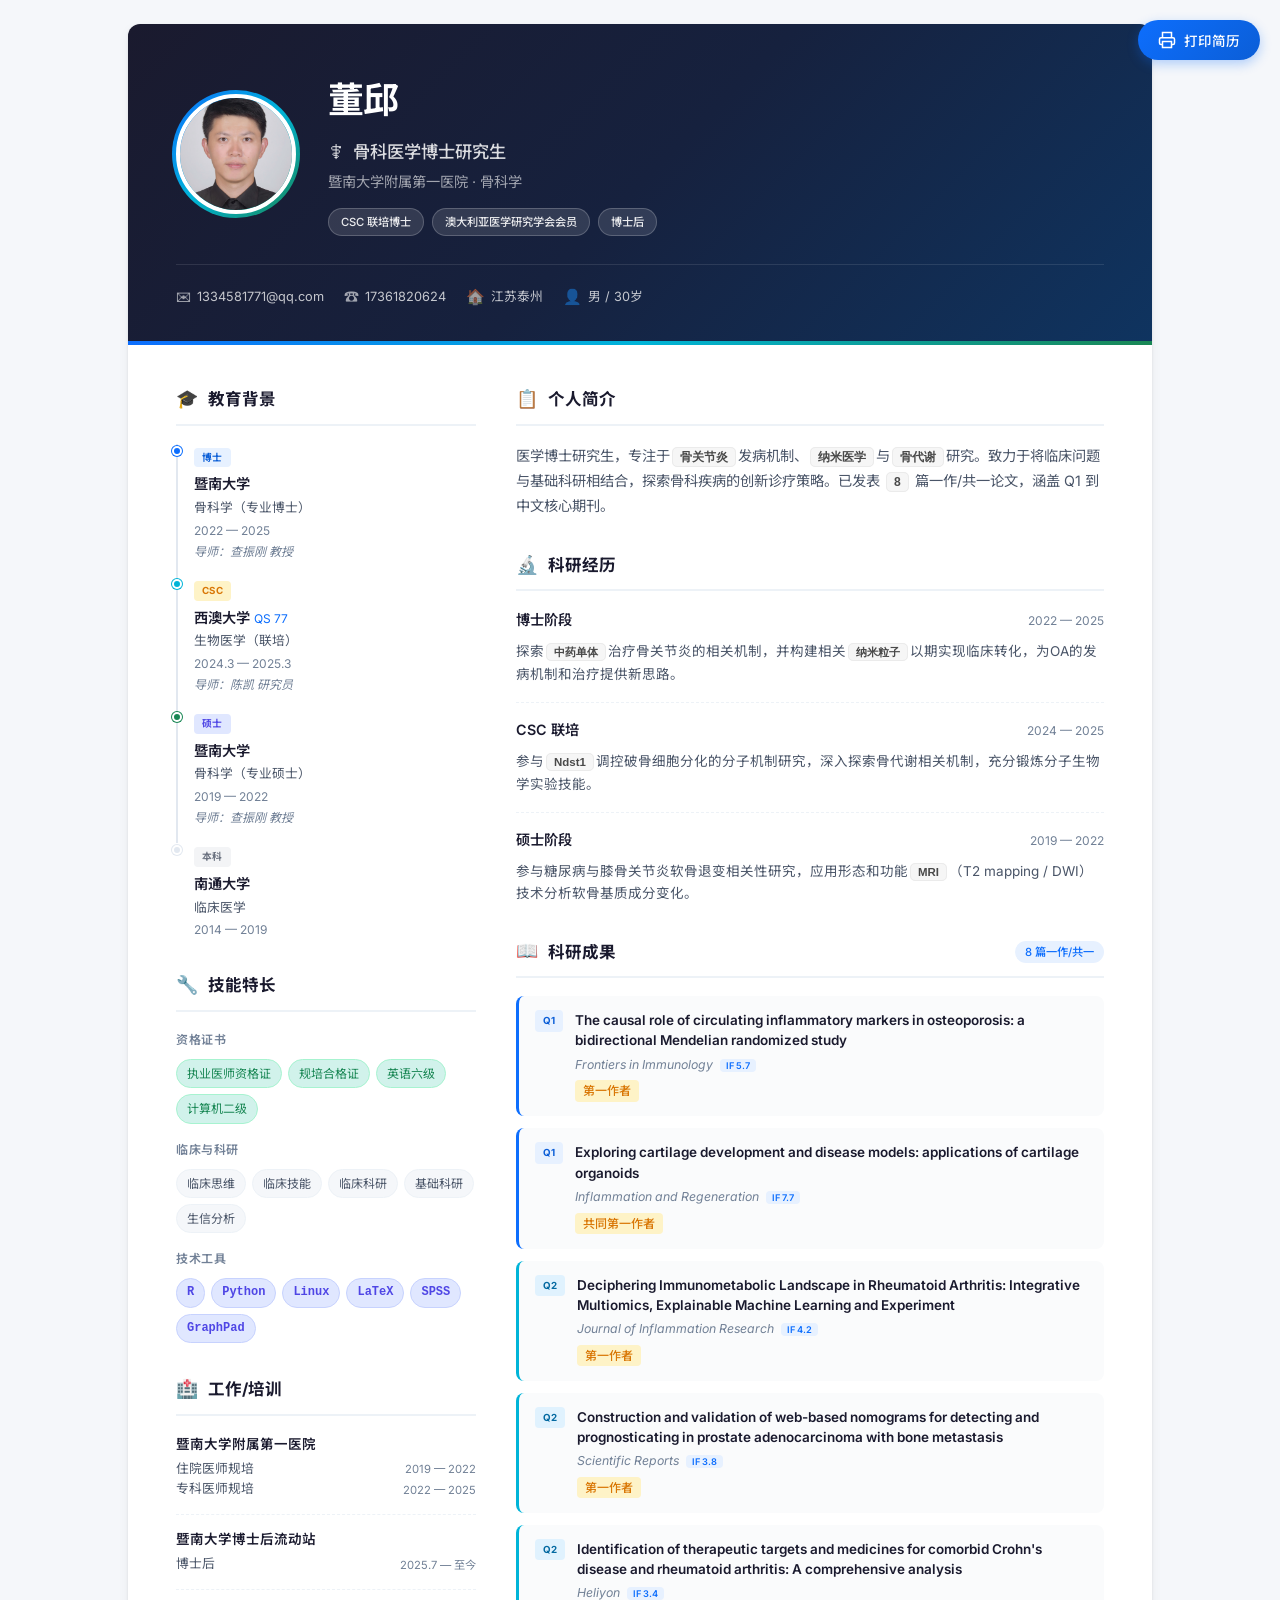
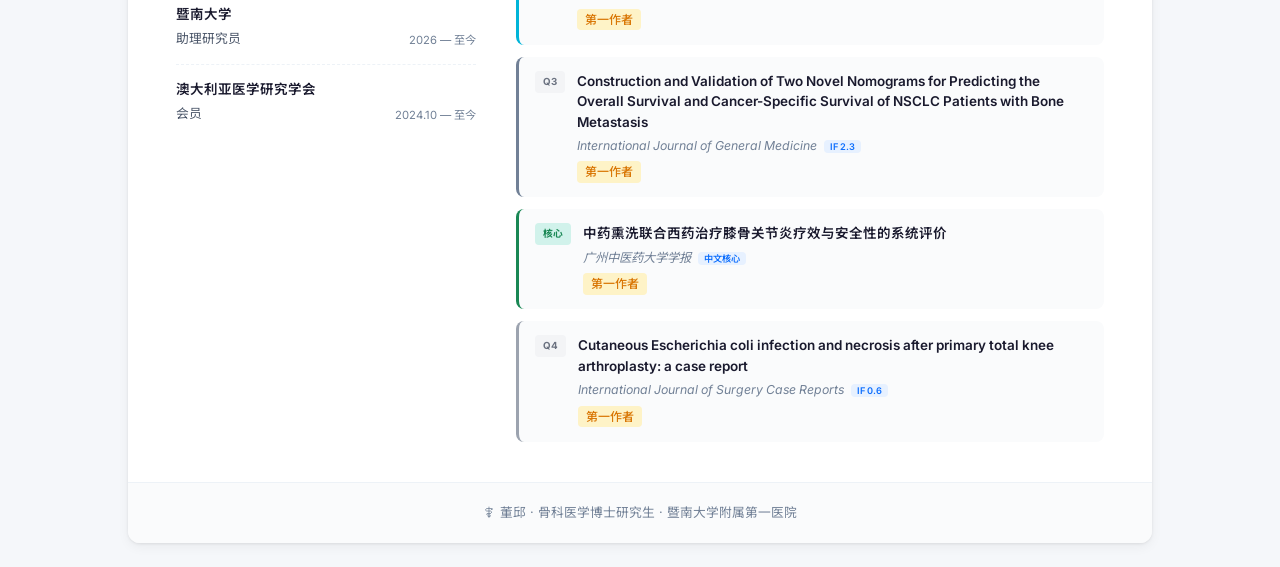
==== index.html @ 8083f380 "feat: 创建个人简历页面" ====
<!DOCTYPE html>
<html lang="zh-CN">
<head>
<meta charset="UTF-8">
<meta name="viewport" content="width=device-width, initial-scale=1.0">
<meta name="description" content="董邱 - 骨科医学博士研究生简历">
<title>董邱 | 骨科医学博士 · 简历</title>
<link rel="preconnect" href="https://fonts.googleapis.com">
<link href="https://fonts.googleapis.com/css2?family=Inter:wght@300;400;500;600;700&family=Noto+Sans+SC:wght@300;400;500;600;700&display=swap" rel="stylesheet">
<link rel="stylesheet" href="assets/css/style.css">
</head>
<body>

<!-- Print Button -->
<button class="print-btn" onclick="window.print()" title="打印 / 保存为 PDF">
    <svg viewBox="0 0 24 24" width="18" height="18" fill="none" stroke="currentColor" stroke-width="2"><path d="M6 9V2h12v7"/><path d="M6 18H4a2 2 0 0 1-2-2v-5a2 2 0 0 1 2-2h16a2 2 0 0 1 2 2v5a2 2 0 0 1-2 2h-2"/><path d="M6 14h12v8H6z"/></svg>
    打印简历
</button>

<div class="resume-page">

    <!-- Header -->
    <header class="resume-header">
        <div class="header-main">
            <div class="avatar-wrap">
                <img src="images/avatar.png" alt="董邱头像" class="avatar" id="avatar">
            </div>
            <div class="header-info">
                <h1 class="name">董邱</h1>
                <p class="title"><span class="emoji">&#x2695;</span> 骨科医学博士研究生</p>
                <p class="subtitle">暨南大学附属第一医院 · 骨科学</p>
                <div class="header-tags">
                    <span class="tag">CSC 联培博士</span>
                    <span class="tag">澳大利亚医学研究学会会员</span>
                    <span class="tag">博士后</span>
                </div>
            </div>
        </div>
        <div class="header-contact">
            <a href="mailto:1334581771@qq.com" class="contact-link">
                <span class="contact-icon">&#x2709;</span> 1334581771@qq.com
            </a>
            <a href="tel:17361820624" class="contact-link">
                <span class="contact-icon">&#x260E;</span> 17361820624
            </a>
            <span class="contact-link">
                <span class="contact-icon">&#x1F3E0;</span> 江苏泰州
            </span>
            <span class="contact-link">
                <span class="contact-icon">&#x1F464;</span> 男 / 30岁
            </span>
        </div>
    </header>

    <!-- Main Content -->
    <main class="resume-body">

        <!-- Left Column -->
        <aside class="resume-left">

            <!-- Education Summary -->
            <section class="section">
                <h2 class="section-title"><span class="title-icon">&#x1F393;</span> 教育背景</h2>
                <div class="edu-item">
                    <div class="edu-badge phd">博士</div>
                    <p class="edu-school">暨南大学</p>
                    <p class="edu-major">骨科学（专业博士）</p>
                    <p class="edu-time">2022 — 2025</p>
                    <p class="edu-advisor">导师：查振刚 教授</p>
                </div>
                <div class="edu-item">
                    <div class="edu-badge csc">CSC</div>
                    <p class="edu-school">西澳大学 <small>QS 77</small></p>
                    <p class="edu-major">生物医学（联培）</p>
                    <p class="edu-time">2024.3 — 2025.3</p>
                    <p class="edu-advisor">导师：陈凯 研究员</p>
                </div>
                <div class="edu-item">
                    <div class="edu-badge master">硕士</div>
                    <p class="edu-school">暨南大学</p>
                    <p class="edu-major">骨科学（专业硕士）</p>
                    <p class="edu-time">2019 — 2022</p>
                    <p class="edu-advisor">导师：查振刚 教授</p>
                </div>
                <div class="edu-item">
                    <div class="edu-badge bachelor">本科</div>
                    <p class="edu-school">南通大学</p>
                    <p class="edu-major">临床医学</p>
                    <p class="edu-time">2014 — 2019</p>
                </div>
            </section>

            <!-- Skills -->
            <section class="section">
                <h2 class="section-title"><span class="title-icon">&#x1F527;</span> 技能特长</h2>
                <div class="skill-group">
                    <h3 class="skill-group-title">资格证书</h3>
                    <div class="skill-pills">
                        <span class="pill pill-cert">执业医师资格证</span>
                        <span class="pill pill-cert">规培合格证</span>
                        <span class="pill pill-cert">英语六级</span>
                        <span class="pill pill-cert">计算机二级</span>
                    </div>
                </div>
                <div class="skill-group">
                    <h3 class="skill-group-title">临床与科研</h3>
                    <div class="skill-pills">
                        <span class="pill">临床思维</span>
                        <span class="pill">临床技能</span>
                        <span class="pill">临床科研</span>
                        <span class="pill">基础科研</span>
                        <span class="pill">生信分析</span>
                    </div>
                </div>
                <div class="skill-group">
                    <h3 class="skill-group-title">技术工具</h3>
                    <div class="skill-pills">
                        <span class="pill pill-tech">R</span>
                        <span class="pill pill-tech">Python</span>
                        <span class="pill pill-tech">Linux</span>
                        <span class="pill pill-tech">LaTeX</span>
                        <span class="pill pill-tech">SPSS</span>
                        <span class="pill pill-tech">GraphPad</span>
                    </div>
                </div>
            </section>

            <!-- Experience Summary -->
            <section class="section">
                <h2 class="section-title"><span class="title-icon">&#x1F3E5;</span> 工作/培训</h2>
                <div class="exp-compact">
                    <p class="exp-compact-title">暨南大学附属第一医院</p>
                    <p class="exp-compact-role">住院医师规培 <span class="exp-compact-time">2019 — 2022</span></p>
                    <p class="exp-compact-role">专科医师规培 <span class="exp-compact-time">2022 — 2025</span></p>
                </div>
                <div class="exp-compact">
                    <p class="exp-compact-title">暨南大学博士后流动站</p>
                    <p class="exp-compact-role">博士后 <span class="exp-compact-time">2025.7 — 至今</span></p>
                </div>
                <div class="exp-compact">
                    <p class="exp-compact-title">暨南大学</p>
                    <p class="exp-compact-role">助理研究员 <span class="exp-compact-time">2026 — 至今</span></p>
                </div>
                <div class="exp-compact">
                    <p class="exp-compact-title">澳大利亚医学研究学会</p>
                    <p class="exp-compact-role">会员 <span class="exp-compact-time">2024.10 — 至今</span></p>
                </div>
            </section>

        </aside>

        <!-- Right Column -->
        <div class="resume-right">

            <!-- Profile -->
            <section class="section">
                <h2 class="section-title"><span class="title-icon">&#x1F4CB;</span> 个人简介</h2>
                <p class="profile-text">医学博士研究生，专注于<strong>骨关节炎</strong>发病机制、<strong>纳米医学</strong>与<strong>骨代谢</strong>研究。致力于将临床问题与基础科研相结合，探索骨科疾病的创新诊疗策略。已发表 <strong>8</strong> 篇一作/共一论文，涵盖 Q1 到中文核心期刊。</p>
            </section>

            <!-- Research -->
            <section class="section">
                <h2 class="section-title"><span class="title-icon">&#x1F52C;</span> 科研经历</h2>
                <div class="research-item">
                    <div class="research-header">
                        <span class="research-stage">博士阶段</span>
                        <span class="research-time">2022 — 2025</span>
                    </div>
                    <p class="research-desc">探索<strong>中药单体</strong>治疗骨关节炎的相关机制，并构建相关<strong>纳米粒子</strong>以期实现临床转化，为OA的发病机制和治疗提供新思路。</p>
                </div>
                <div class="research-item">
                    <div class="research-header">
                        <span class="research-stage">CSC 联培</span>
                        <span class="research-time">2024 — 2025</span>
                    </div>
                    <p class="research-desc">参与<strong>Ndst1</strong>调控破骨细胞分化的分子机制研究，深入探索骨代谢相关机制，充分锻炼分子生物学实验技能。</p>
                </div>
                <div class="research-item">
                    <div class="research-header">
                        <span class="research-stage">硕士阶段</span>
                        <span class="research-time">2019 — 2022</span>
                    </div>
                    <p class="research-desc">参与糖尿病与膝骨关节炎软骨退变相关性研究，应用形态和功能<strong>MRI</strong>（T2 mapping / DWI）技术分析软骨基质成分变化。</p>
                </div>
            </section>

            <!-- Publications -->
            <section class="section">
                <h2 class="section-title"><span class="title-icon">&#x1F4D6;</span> 科研成果 <span class="pub-count">8 篇一作/共一</span></h2>
                <div class="pub-list">
                    <div class="pub-item q1">
                        <span class="pub-rank">Q1</span>
                        <div class="pub-detail">
                            <p class="pub-name">The causal role of circulating inflammatory markers in osteoporosis: a bidirectional Mendelian randomized study</p>
                            <p class="pub-journal"><em>Frontiers in Immunology</em> <span class="pub-if">IF 5.7</span></p>
                            <p class="pub-role">第一作者</p>
                        </div>
                    </div>
                    <div class="pub-item q1">
                        <span class="pub-rank">Q1</span>
                        <div class="pub-detail">
                            <p class="pub-name">Exploring cartilage development and disease models: applications of cartilage organoids</p>
                            <p class="pub-journal"><em>Inflammation and Regeneration</em> <span class="pub-if">IF 7.7</span></p>
                            <p class="pub-role">共同第一作者</p>
                        </div>
                    </div>
                    <div class="pub-item q2">
                        <span class="pub-rank">Q2</span>
                        <div class="pub-detail">
                            <p class="pub-name">Deciphering Immunometabolic Landscape in Rheumatoid Arthritis: Integrative Multiomics, Explainable Machine Learning and Experiment</p>
                            <p class="pub-journal"><em>Journal of Inflammation Research</em> <span class="pub-if">IF 4.2</span></p>
                            <p class="pub-role">第一作者</p>
                        </div>
                    </div>
                    <div class="pub-item q2">
                        <span class="pub-rank">Q2</span>
                        <div class="pub-detail">
                            <p class="pub-name">Construction and validation of web-based nomograms for detecting and prognosticating in prostate adenocarcinoma with bone metastasis</p>
                            <p class="pub-journal"><em>Scientific Reports</em> <span class="pub-if">IF 3.8</span></p>
                            <p class="pub-role">第一作者</p>
                        </div>
                    </div>
                    <div class="pub-item q2">
                        <span class="pub-rank">Q2</span>
                        <div class="pub-detail">
                            <p class="pub-name">Identification of therapeutic targets and medicines for comorbid Crohn's disease and rheumatoid arthritis: A comprehensive analysis</p>
                            <p class="pub-journal"><em>Heliyon</em> <span class="pub-if">IF 3.4</span></p>
                            <p class="pub-role">第一作者</p>
                        </div>
                    </div>
                    <div class="pub-item q3">
                        <span class="pub-rank">Q3</span>
                        <div class="pub-detail">
                            <p class="pub-name">Construction and Validation of Two Novel Nomograms for Predicting the Overall Survival and Cancer-Specific Survival of NSCLC Patients with Bone Metastasis</p>
                            <p class="pub-journal"><em>International Journal of General Medicine</em> <span class="pub-if">IF 2.3</span></p>
                            <p class="pub-role">第一作者</p>
                        </div>
                    </div>
                    <div class="pub-item core">
                        <span class="pub-rank">核心</span>
                        <div class="pub-detail">
                            <p class="pub-name">中药熏洗联合西药治疗膝骨关节炎疗效与安全性的系统评价</p>
                            <p class="pub-journal"><em>广州中医药大学学报</em> <span class="pub-if">中文核心</span></p>
                            <p class="pub-role">第一作者</p>
                        </div>
                    </div>
                    <div class="pub-item q4">
                        <span class="pub-rank">Q4</span>
                        <div class="pub-detail">
                            <p class="pub-name">Cutaneous Escherichia coli infection and necrosis after primary total knee arthroplasty: a case report</p>
                            <p class="pub-journal"><em>International Journal of Surgery Case Reports</em> <span class="pub-if">IF 0.6</span></p>
                            <p class="pub-role">第一作者</p>
                        </div>
                    </div>
                </div>
            </section>

        </div>

    </main>

    <!-- Footer -->
    <footer class="resume-footer">
        <p><span class="emoji">&#x2695;</span> 董邱 · 骨科医学博士研究生 · 暨南大学附属第一医院</p>
    </footer>

</div>

<script src="assets/js/main.js"></script>
</body>
</html>
---- assets/css/style.css ----
/* ============================================
   Medical Resume - A4 Paper Style
   Inspired by wu-sili resume format
   ============================================ */

/* CSS Variables */
:root {
    --primary: #0d6efd;
    --primary-light: #e7f1ff;
    --primary-dark: #0b5ed7;
    --accent: #00b4d8;
    --medical-green: #198754;
    --medical-green-light: #d1f2eb;
    --dark: #1a1a2e;
    --text: #2d3748;
    --text-light: #4a5568;
    --text-muted: #718096;
    --border: #e2e8f0;
    --border-light: #edf2f7;
    --bg: #f5f7fa;
    --bg-card: #ffffff;
    --shadow: 0 1px 3px rgba(0,0,0,0.08), 0 4px 12px rgba(0,0,0,0.05);
    --shadow-sm: 0 1px 2px rgba(0,0,0,0.04);
    --radius: 8px;
    --radius-lg: 12px;
    --page-width: 1024px;
    --page-min-height: 1440px;
    --font-sans: 'Inter', 'Noto Sans SC', -apple-system, BlinkMacSystemFont, 'Segoe UI', sans-serif;
    --transition: 0.2s ease;
}

/* Reset */
*, *::before, *::after {
    margin: 0;
    padding: 0;
    box-sizing: border-box;
}

html {
    font-size: 15px;
    -webkit-font-smoothing: antialiased;
    -moz-osx-font-smoothing: grayscale;
}

body {
    font-family: var(--font-sans);
    color: var(--text);
    background: var(--bg);
    line-height: 1.6;
    padding: 24px 16px;
}

/* Custom Scrollbar (wu-sili style) */
::-webkit-scrollbar {
    width: 5px;
    background-color: #f1f1f1;
}
::-webkit-scrollbar-thumb {
    background-color: rgba(0, 0, 0, 0.2);
    border-radius: 50px;
}

/* Print Button */
.print-btn {
    position: fixed;
    top: 20px;
    right: 20px;
    z-index: 1000;
    display: flex;
    align-items: center;
    gap: 8px;
    padding: 10px 20px;
    background: linear-gradient(135deg, var(--primary), var(--primary-dark));
    color: white;
    border: none;
    border-radius: 100px;
    font-family: var(--font-sans);
    font-size: 0.9rem;
    font-weight: 500;
    cursor: pointer;
    box-shadow: 0 4px 12px rgba(13, 110, 253, 0.3);
    transition: all var(--transition);
}
.print-btn:hover {
    transform: translateY(-2px);
    box-shadow: 0 6px 20px rgba(13, 110, 253, 0.4);
}
.print-btn svg {
    flex-shrink: 0;
}

/* Resume Page (A4 Style) */
.resume-page {
    max-width: var(--page-width);
    min-height: var(--page-min-height);
    margin: 0 auto;
    background: var(--bg-card);
    border-radius: var(--radius-lg);
    box-shadow: var(--shadow);
    overflow: hidden;
    position: relative;
}

/* ===== Header ===== */
.resume-header {
    background: linear-gradient(135deg, #1a1a2e 0%, #16213e 50%, #0f3460 100%);
    color: white;
    padding: 48px 48px 36px;
    position: relative;
}

.resume-header::after {
    content: '';
    position: absolute;
    bottom: 0;
    left: 0;
    right: 0;
    height: 4px;
    background: linear-gradient(90deg, var(--primary), var(--accent), var(--medical-green));
}

.header-main {
    display: flex;
    align-items: center;
    gap: 32px;
    margin-bottom: 28px;
}

/* Avatar */
.avatar-wrap {
    flex-shrink: 0;
    position: relative;
}
.avatar-wrap::before {
    content: '';
    position: absolute;
    inset: -4px;
    border-radius: 50%;
    background: linear-gradient(135deg, var(--primary), var(--accent), var(--medical-green));
    z-index: 0;
}
.avatar {
    width: 120px;
    height: 120px;
    border-radius: 50%;
    object-fit: cover;
    border: 4px solid white;
    position: relative;
    z-index: 1;
    display: block;
    background: #e2e8f0;
}

.header-info {
    flex: 1;
}

.name {
    font-size: 2.4rem;
    font-weight: 700;
    letter-spacing: -0.02em;
    margin-bottom: 8px;
}

.title {
    font-size: 1.15rem;
    font-weight: 500;
    color: rgba(255,255,255,0.85);
    margin-bottom: 6px;
    display: flex;
    align-items: center;
    gap: 8px;
}

.subtitle {
    font-size: 0.95rem;
    color: rgba(255,255,255,0.6);
    margin-bottom: 14px;
}

.header-tags {
    display: flex;
    flex-wrap: wrap;
    gap: 8px;
}

.tag {
    font-size: 0.75rem;
    font-weight: 500;
    padding: 4px 12px;
    background: rgba(255,255,255,0.12);
    border: 1px solid rgba(255,255,255,0.2);
    border-radius: 100px;
    color: rgba(255,255,255,0.9);
}

/* Contact Row */
.header-contact {
    display: flex;
    flex-wrap: wrap;
    gap: 20px;
    padding-top: 20px;
    border-top: 1px solid rgba(255,255,255,0.1);
}

.contact-link {
    display: flex;
    align-items: center;
    gap: 6px;
    color: rgba(255,255,255,0.75);
    font-size: 0.85rem;
    text-decoration: none;
    transition: color var(--transition);
}
.contact-link:hover {
    color: white;
}
.contact-icon {
    font-size: 1rem;
    opacity: 0.8;
}

/* ===== Body Layout ===== */
.resume-body {
    display: flex;
    padding: 40px 48px;
    gap: 40px;
}

.resume-left {
    width: 300px;
    flex-shrink: 0;
}

.resume-right {
    flex: 1;
    min-width: 0;
}

/* ===== Section ===== */
.section + .section {
    margin-top: 32px;
}

.section-title {
    font-size: 1.1rem;
    font-weight: 700;
    color: var(--dark);
    margin-bottom: 18px;
    padding-bottom: 10px;
    border-bottom: 2px solid var(--border-light);
    display: flex;
    align-items: center;
    gap: 10px;
}

.title-icon {
    font-size: 1.2rem;
    display: inline-flex;
}

/* ===== Education (Left) ===== */
.edu-item {
    position: relative;
    padding-left: 16px;
    border-left: 2px solid var(--border);
    padding-bottom: 16px;
}
.edu-item:last-child {
    border-left-color: transparent;
    padding-bottom: 0;
}
.edu-item::before {
    content: '';
    position: absolute;
    left: -6px;
    top: 2px;
    width: 10px;
    height: 10px;
    border-radius: 50%;
    background: var(--border);
    border: 2px solid white;
    box-shadow: 0 0 0 1px var(--border);
}
.edu-item:nth-child(2)::before { background: var(--primary); box-shadow: 0 0 0 1px var(--primary); }
.edu-item:nth-child(3)::before { background: var(--accent); box-shadow: 0 0 0 1px var(--accent); }
.edu-item:nth-child(4)::before { background: var(--medical-green); box-shadow: 0 0 0 1px var(--medical-green); }

.edu-badge {
    display: inline-block;
    font-size: 0.65rem;
    font-weight: 700;
    text-transform: uppercase;
    letter-spacing: 0.05em;
    padding: 2px 8px;
    border-radius: 4px;
    margin-bottom: 6px;
}
.edu-badge.phd { background: var(--primary-light); color: var(--primary-dark); }
.edu-badge.csc { background: #fef3c7; color: #d97706; }
.edu-badge.master { background: #e0e7ff; color: #4f46e5; }
.edu-badge.bachelor { background: #f3f4f6; color: #6b7280; }

.edu-school {
    font-weight: 600;
    font-size: 0.95rem;
    color: var(--dark);
    margin-bottom: 2px;
}
.edu-school small {
    font-weight: 400;
    color: var(--primary);
    font-size: 0.8rem;
}
.edu-major {
    font-size: 0.85rem;
    color: var(--text-light);
    margin-bottom: 2px;
}
.edu-time {
    font-size: 0.8rem;
    color: var(--text-muted);
    margin-bottom: 2px;
}
.edu-advisor {
    font-size: 0.8rem;
    color: var(--text-muted);
    font-style: italic;
}

/* ===== Skills (Left) ===== */
.skill-group + .skill-group {
    margin-top: 16px;
}
.skill-group-title {
    font-size: 0.8rem;
    font-weight: 600;
    color: var(--text-muted);
    text-transform: uppercase;
    letter-spacing: 0.05em;
    margin-bottom: 10px;
}

.skill-pills {
    display: flex;
    flex-wrap: wrap;
    gap: 6px;
}

.pill {
    font-size: 0.8rem;
    padding: 4px 10px;
    background: var(--bg);
    border: 1px solid var(--border-light);
    border-radius: 100px;
    color: var(--text-light);
    transition: all var(--transition);
}
.pill:hover {
    background: var(--primary-light);
    color: var(--primary-dark);
    border-color: var(--primary-light);
}
.pill-cert {
    background: var(--medical-green-light);
    color: var(--medical-green);
    border-color: #a7f3d0;
}
.pill-tech {
    background: #e0e7ff;
    color: #4f46e5;
    border-color: #c7d2fe;
    font-family: 'SF Mono', Monaco, monospace;
    font-weight: 600;
}

/* ===== Experience Compact (Left) ===== */
.exp-compact + .exp-compact {
    margin-top: 14px;
    padding-top: 14px;
    border-top: 1px dashed var(--border-light);
}
.exp-compact-title {
    font-weight: 600;
    font-size: 0.9rem;
    color: var(--dark);
    margin-bottom: 4px;
}
.exp-compact-role {
    font-size: 0.85rem;
    color: var(--text-light);
    display: flex;
    justify-content: space-between;
    align-items: center;
}
.exp-compact-time {
    font-size: 0.75rem;
    color: var(--text-muted);
    flex-shrink: 0;
}

/* ===== Profile (Right) ===== */
.profile-text {
    font-size: 0.95rem;
    line-height: 1.75;
    color: var(--text-light);
}

/* Code block style (wu-sili inspired) */
strong {
    font-family: 'Helvetica Neue', Helvetica, 'PingFang SC', 'Microsoft YaHei', '微软雅黑', Arial, sans-serif;
    font-size: 0.85em;
    line-height: 1.2;
    font-weight: 600;
    color: #494949;
    margin: 0 2px;
    padding: 2px 7px;
    background-color: #F6F6F6;
    border-radius: 5px;
    border: 1px solid rgb(235, 235, 235);
    white-space: nowrap;
}

/* ===== Research (Right) ===== */
.research-item + .research-item {
    margin-top: 16px;
    padding-top: 16px;
    border-top: 1px dashed var(--border-light);
}
.research-header {
    display: flex;
    justify-content: space-between;
    align-items: center;
    margin-bottom: 8px;
}
.research-stage {
    font-weight: 600;
    font-size: 0.95rem;
    color: var(--dark);
}
.research-time {
    font-size: 0.8rem;
    color: var(--text-muted);
}
.research-desc {
    font-size: 0.9rem;
    color: var(--text-light);
    line-height: 1.7;
}

/* ===== Publications (Right) ===== */
.pub-count {
    font-size: 0.75rem;
    font-weight: 500;
    color: var(--primary);
    background: var(--primary-light);
    padding: 2px 10px;
    border-radius: 100px;
    margin-left: auto;
}

.pub-list {
    display: flex;
    flex-direction: column;
    gap: 12px;
}

.pub-item {
    display: flex;
    gap: 12px;
    padding: 14px 16px;
    background: #fafbfc;
    border-radius: var(--radius);
    border-left: 3px solid var(--border);
    transition: all var(--transition);
}
.pub-item:hover {
    background: #f5f7fa;
    transform: translateX(2px);
}
.pub-item.q1 { border-left-color: var(--primary); }
.pub-item.q2 { border-left-color: var(--accent); }
.pub-item.q3 { border-left-color: var(--text-muted); }
.pub-item.q4 { border-left-color: #9ca3af; }
.pub-item.core { border-left-color: var(--medical-green); }

.pub-rank {
    flex-shrink: 0;
    font-size: 0.65rem;
    font-weight: 700;
    padding: 3px 8px;
    border-radius: 4px;
    height: fit-content;
    align-self: flex-start;
}
.pub-item.q1 .pub-rank { background: var(--primary-light); color: var(--primary-dark); }
.pub-item.q2 .pub-rank { background: #e0f2fe; color: #0369a1; }
.pub-item.q3 .pub-rank { background: #f3f4f6; color: #6b7280; }
.pub-item.q4 .pub-rank { background: #f3f4f6; color: #6b7280; }
.pub-item.core .pub-rank { background: var(--medical-green-light); color: var(--medical-green); }

.pub-detail {
    flex: 1;
    min-width: 0;
}
.pub-name {
    font-size: 0.9rem;
    font-weight: 600;
    color: var(--dark);
    line-height: 1.5;
    margin-bottom: 4px;
}
.pub-journal {
    font-size: 0.82rem;
    color: var(--text-muted);
    margin-bottom: 4px;
}
.pub-if {
    font-weight: 600;
    color: var(--primary);
    background: var(--primary-light);
    padding: 1px 6px;
    border-radius: 4px;
    font-size: 0.75em;
    margin-left: 4px;
}
.pub-role {
    font-size: 0.8rem;
    font-weight: 500;
    color: #d97706;
    background: #fef3c7;
    display: inline-block;
    padding: 1px 8px;
    border-radius: 4px;
}

/* ===== Footer ===== */
.resume-footer {
    padding: 20px 48px;
    background: #fafbfc;
    border-top: 1px solid var(--border-light);
    text-align: center;
    font-size: 0.85rem;
    color: var(--text-muted);
}

/* Emoji */
.emoji {
    font-style: normal;
}

/* ============================================
   RESPONSIVE
   ============================================ */
@media screen and (max-width: 900px) {
    .resume-body {
        flex-direction: column;
        padding: 32px 24px;
        gap: 32px;
    }
    .resume-left {
        width: 100%;
    }
    .header-main {
        flex-direction: column;
        align-items: flex-start;
        gap: 20px;
    }
    .name {
        font-size: 2rem;
    }
    .header-contact {
        gap: 12px;
    }
}

@media screen and (max-width: 600px) {
    body {
        padding: 0;
        background: white;
    }
    .resume-page {
        border-radius: 0;
        box-shadow: none;
    }
    .resume-header {
        padding: 32px 24px 24px;
    }
    .resume-body {
        padding: 24px;
    }
    .avatar {
        width: 90px;
        height: 90px;
    }
    .name {
        font-size: 1.8rem;
    }
    .header-contact {
        flex-direction: column;
        gap: 8px;
    }
    .print-btn {
        bottom: 16px;
        top: auto;
        right: 16px;
        padding: 8px 16px;
        font-size: 0.8rem;
    }
}

/* ============================================
   PRINT STYLES
   ============================================ */
@media print {
    body {
        background: white;
        padding: 0;
        font-size: 13px;
    }
    .print-btn {
        display: none !important;
    }
    .resume-page {
        max-width: none;
        min-height: auto;
        box-shadow: none;
        border-radius: 0;
    }
    .resume-header {
        background: linear-gradient(135deg, #1a1a2e 0%, #16213e 50%, #0f3460 100%) !important;
        -webkit-print-color-adjust: exact;
        print-color-adjust: exact;
        padding: 36px 40px 28px;
    }
    .resume-body {
        padding: 32px 40px;
        gap: 32px;
    }
    .section + .section {
        margin-top: 24px;
    }
    .pub-item {
        break-inside: avoid;
        page-break-inside: avoid;
    }
    .edu-item {
        break-inside: avoid;
        page-break-inside: avoid;
    }
    .research-item {
        break-inside: avoid;
        page-break-inside: avoid;
    }
    .exp-compact {
        break-inside: avoid;
        page-break-inside: avoid;
    }
    strong {
        -webkit-print-color-adjust: exact;
        print-color-adjust: exact;
    }
    .tag, .pill, .pill-cert, .pill-tech, .pub-rank, .pub-if, .pub-role, .edu-badge {
        -webkit-print-color-adjust: exact;
        print-color-adjust: exact;
    }
    .avatar {
        -webkit-print-color-adjust: exact;
        print-color-adjust: exact;
    }
    .resume-footer {
        -webkit-print-color-adjust: exact;
        print-color-adjust: exact;
    }
}
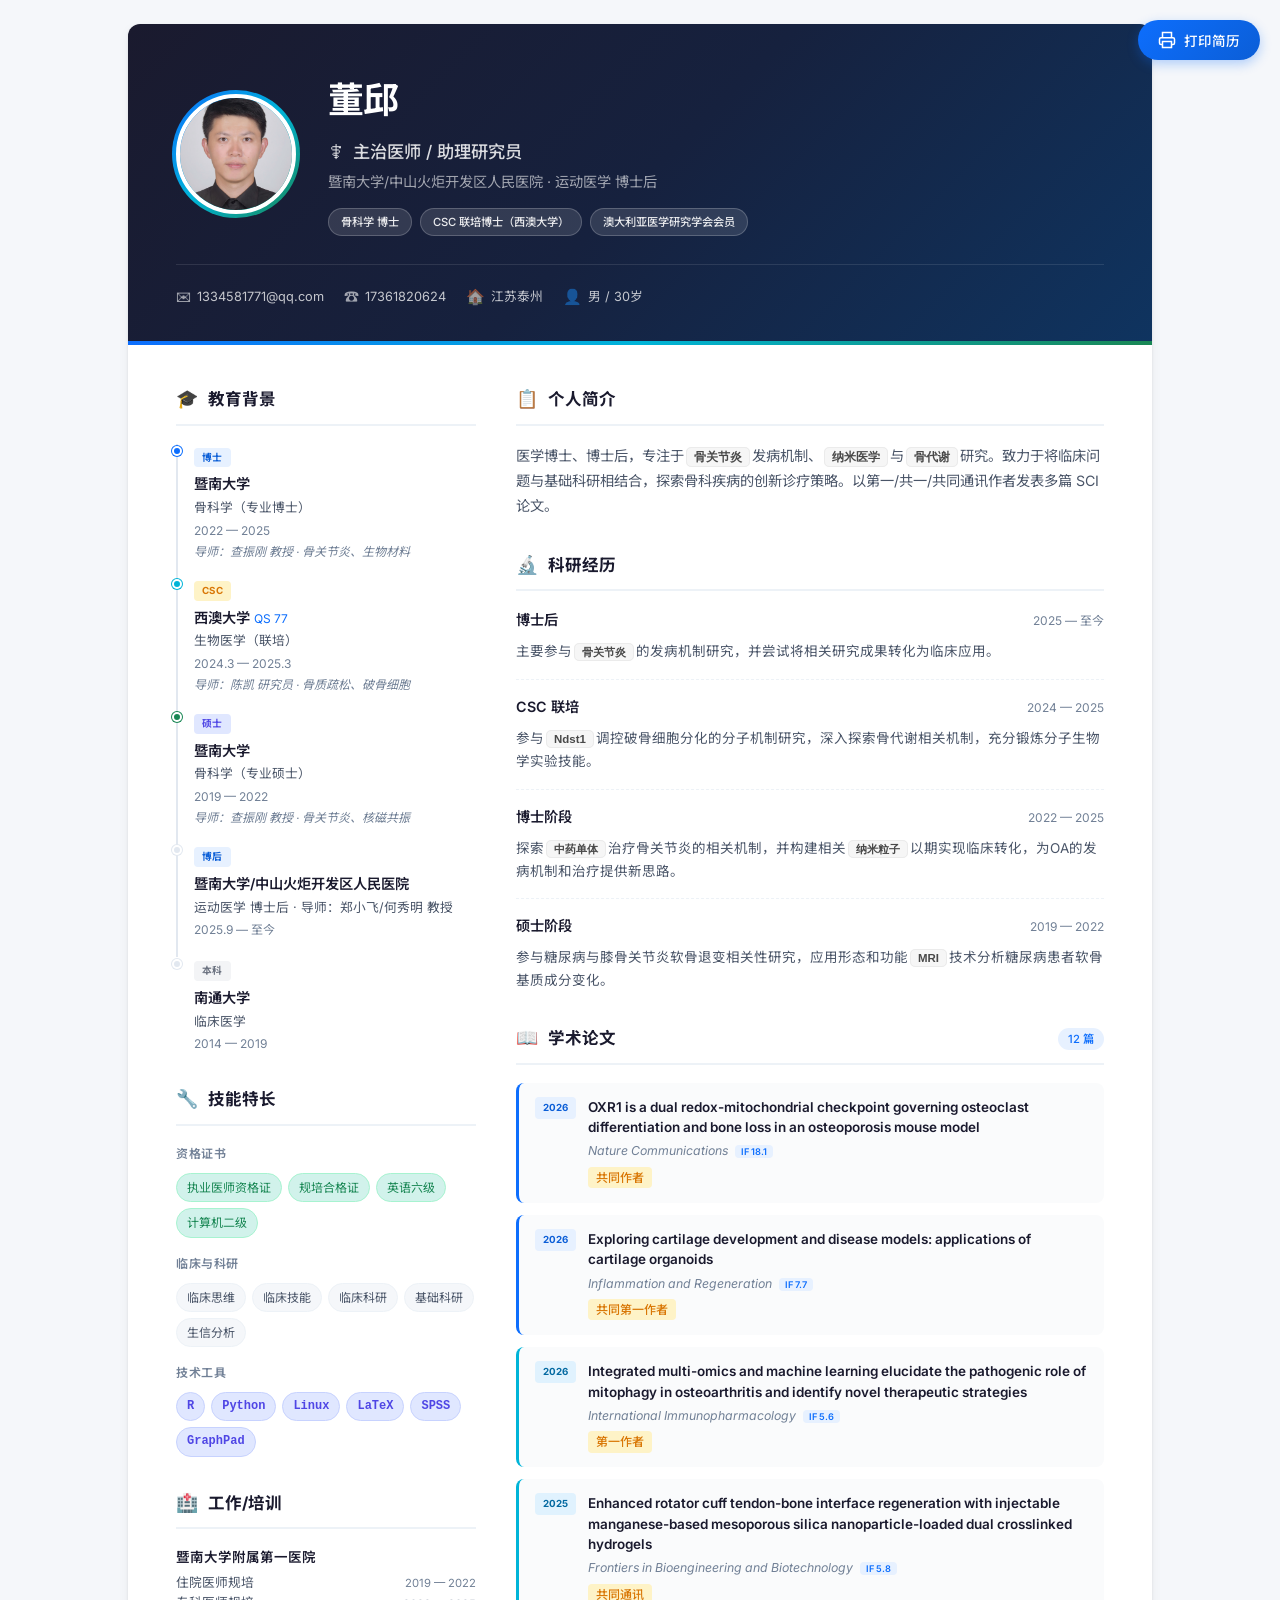
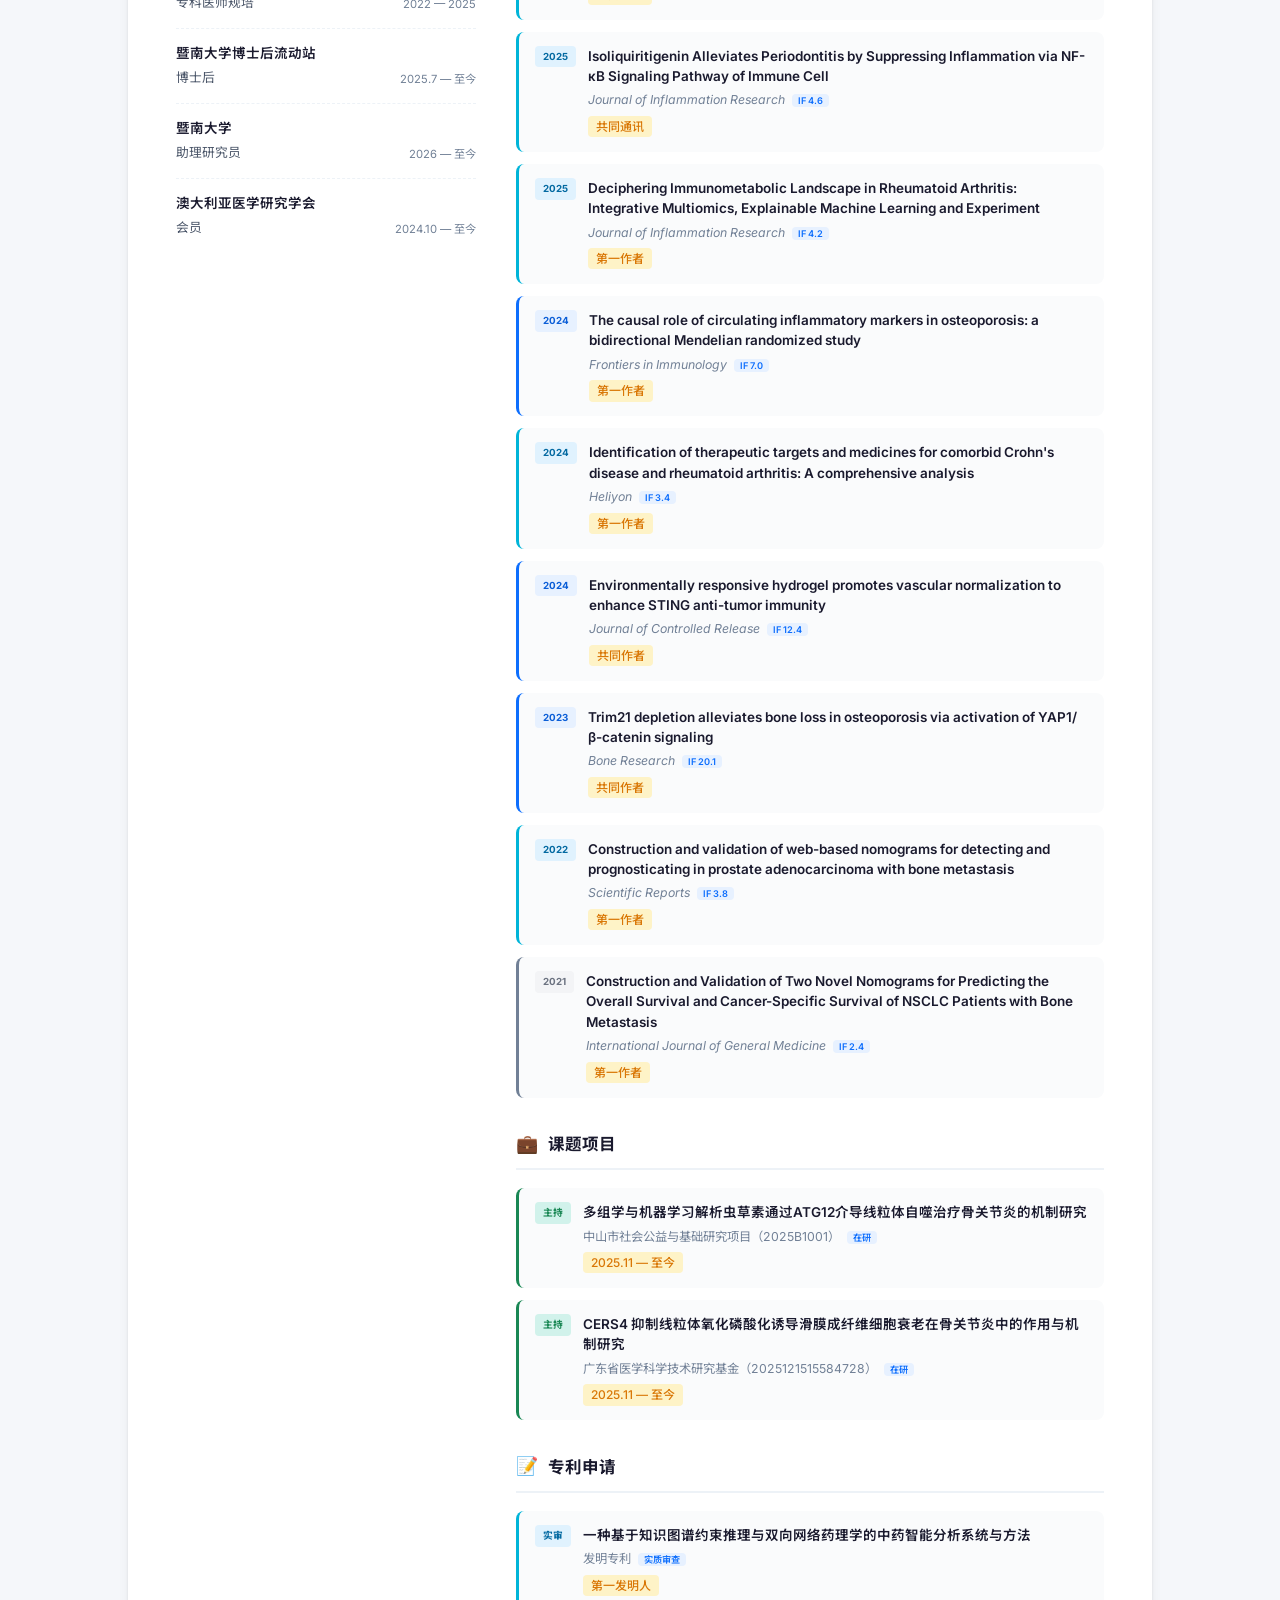
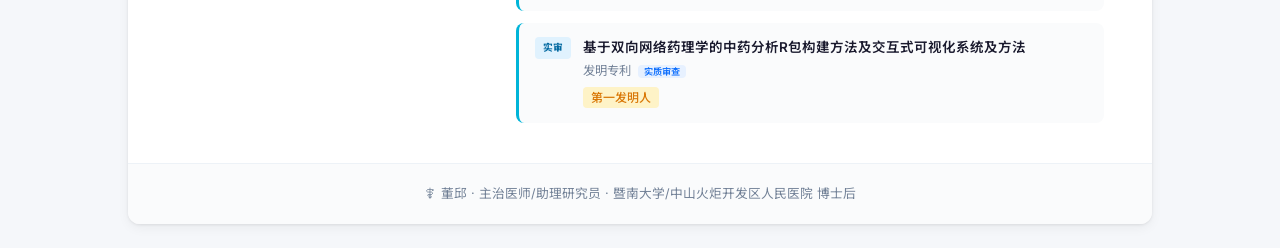
==== commit eba060ed: "feat: 同步 LaTeX 简历最新内容 - 页头职称更新为主治医师/助理研究员、博士后 - 教育背景增加暨南大学/中山火炬开发区人民医院博士后经历 - 科研经历增加博士后阶段、更新各阶段描述 - " ====
--- a/index.html
+++ b/index.html
@@ -27,12 +27,12 @@
             </div>
             <div class="header-info">
                 <h1 class="name">董邱</h1>
-                <p class="title"><span class="emoji">&#x2695;</span> 骨科医学博士研究生</p>
-                <p class="subtitle">暨南大学附属第一医院 · 骨科学</p>
+                <p class="title"><span class="emoji">&#x2695;</span> 主治医师 / 助理研究员</p>
+                <p class="subtitle">暨南大学/中山火炬开发区人民医院 · 运动医学 博士后</p>
                 <div class="header-tags">
-                    <span class="tag">CSC 联培博士</span>
+                    <span class="tag">骨科学 博士</span>
+                    <span class="tag">CSC 联培博士（西澳大学）</span>
                     <span class="tag">澳大利亚医学研究学会会员</span>
-                    <span class="tag">博士后</span>
                 </div>
             </div>
         </div>
@@ -66,21 +66,27 @@
                     <p class="edu-school">暨南大学</p>
                     <p class="edu-major">骨科学（专业博士）</p>
                     <p class="edu-time">2022 — 2025</p>
-                    <p class="edu-advisor">导师：查振刚 教授</p>
+                    <p class="edu-advisor">导师：查振刚 教授 · 骨关节炎、生物材料</p>
                 </div>
                 <div class="edu-item">
                     <div class="edu-badge csc">CSC</div>
                     <p class="edu-school">西澳大学 <small>QS 77</small></p>
                     <p class="edu-major">生物医学（联培）</p>
                     <p class="edu-time">2024.3 — 2025.3</p>
-                    <p class="edu-advisor">导师：陈凯 研究员</p>
+                    <p class="edu-advisor">导师：陈凯 研究员 · 骨质疏松、破骨细胞</p>
                 </div>
                 <div class="edu-item">
                     <div class="edu-badge master">硕士</div>
                     <p class="edu-school">暨南大学</p>
                     <p class="edu-major">骨科学（专业硕士）</p>
                     <p class="edu-time">2019 — 2022</p>
-                    <p class="edu-advisor">导师：查振刚 教授</p>
+                    <p class="edu-advisor">导师：查振刚 教授 · 骨关节炎、核磁共振</p>
+                </div>
+                <div class="edu-item">
+                    <div class="edu-badge phd">博后</div>
+                    <p class="edu-school">暨南大学/中山火炬开发区人民医院</p>
+                    <p class="edu-major">运动医学 博士后 · 导师：郑小飞/何秀明 教授</p>
+                    <p class="edu-time">2025.9 — 至今</p>
                 </div>
                 <div class="edu-item">
                     <div class="edu-badge bachelor">本科</div>
@@ -155,12 +161,26 @@
             <!-- Profile -->
             <section class="section">
                 <h2 class="section-title"><span class="title-icon">&#x1F4CB;</span> 个人简介</h2>
-                <p class="profile-text">医学博士研究生，专注于<strong>骨关节炎</strong>发病机制、<strong>纳米医学</strong>与<strong>骨代谢</strong>研究。致力于将临床问题与基础科研相结合，探索骨科疾病的创新诊疗策略。已发表 <strong>8</strong> 篇一作/共一论文，涵盖 Q1 到中文核心期刊。</p>
-            </section>
-
-            <!-- Research -->
+                <p class="profile-text">医学博士、博士后，专注于<strong>骨关节炎</strong>发病机制、<strong>纳米医学</strong>与<strong>骨代谢</strong>研究。致力于将临床问题与基础科研相结合，探索骨科疾病的创新诊疗策略。以第一/共一/共同通讯作者发表多篇 SCI 论文。</p>
+            </section>
+
+                        <!-- Research -->
             <section class="section">
                 <h2 class="section-title"><span class="title-icon">&#x1F52C;</span> 科研经历</h2>
+                <div class="research-item">
+                    <div class="research-header">
+                        <span class="research-stage">博士后</span>
+                        <span class="research-time">2025 — 至今</span>
+                    </div>
+                    <p class="research-desc">主要参与<strong>骨关节炎</strong>的发病机制研究，并尝试将相关研究成果转化为临床应用。</p>
+                </div>
+                <div class="research-item">
+                    <div class="research-header">
+                        <span class="research-stage">CSC 联培</span>
+                        <span class="research-time">2024 — 2025</span>
+                    </div>
+                    <p class="research-desc">参与<strong>Ndst1</strong>调控破骨细胞分化的分子机制研究，深入探索骨代谢相关机制，充分锻炼分子生物学实验技能。</p>
+                </div>
                 <div class="research-item">
                     <div class="research-header">
                         <span class="research-stage">博士阶段</span>
@@ -170,34 +190,27 @@
                 </div>
                 <div class="research-item">
                     <div class="research-header">
-                        <span class="research-stage">CSC 联培</span>
-                        <span class="research-time">2024 — 2025</span>
-                    </div>
-                    <p class="research-desc">参与<strong>Ndst1</strong>调控破骨细胞分化的分子机制研究，深入探索骨代谢相关机制，充分锻炼分子生物学实验技能。</p>
-                </div>
-                <div class="research-item">
-                    <div class="research-header">
                         <span class="research-stage">硕士阶段</span>
                         <span class="research-time">2019 — 2022</span>
                     </div>
-                    <p class="research-desc">参与糖尿病与膝骨关节炎软骨退变相关性研究，应用形态和功能<strong>MRI</strong>（T2 mapping / DWI）技术分析软骨基质成分变化。</p>
+                    <p class="research-desc">参与糖尿病与膝骨关节炎软骨退变相关性研究，应用形态和功能<strong>MRI</strong>技术分析糖尿病患者软骨基质成分变化。</p>
                 </div>
             </section>
 
             <!-- Publications -->
             <section class="section">
-                <h2 class="section-title"><span class="title-icon">&#x1F4D6;</span> 科研成果 <span class="pub-count">8 篇一作/共一</span></h2>
+                <h2 class="section-title"><span class="title-icon">&#x1F4D6;</span> 学术论文 <span class="pub-count">12 篇</span></h2>
                 <div class="pub-list">
                     <div class="pub-item q1">
-                        <span class="pub-rank">Q1</span>
-                        <div class="pub-detail">
-                            <p class="pub-name">The causal role of circulating inflammatory markers in osteoporosis: a bidirectional Mendelian randomized study</p>
-                            <p class="pub-journal"><em>Frontiers in Immunology</em> <span class="pub-if">IF 5.7</span></p>
-                            <p class="pub-role">第一作者</p>
-                        </div>
-                    </div>
-                    <div class="pub-item q1">
-                        <span class="pub-rank">Q1</span>
+                        <span class="pub-rank">2026</span>
+                        <div class="pub-detail">
+                            <p class="pub-name">OXR1 is a dual redox-mitochondrial checkpoint governing osteoclast differentiation and bone loss in an osteoporosis mouse model</p>
+                            <p class="pub-journal"><em>Nature Communications</em> <span class="pub-if">IF 18.1</span></p>
+                            <p class="pub-role">共同作者</p>
+                        </div>
+                    </div>
+                    <div class="pub-item q1">
+                        <span class="pub-rank">2026</span>
                         <div class="pub-detail">
                             <p class="pub-name">Exploring cartilage development and disease models: applications of cartilage organoids</p>
                             <p class="pub-journal"><em>Inflammation and Regeneration</em> <span class="pub-if">IF 7.7</span></p>
@@ -205,51 +218,129 @@
                         </div>
                     </div>
                     <div class="pub-item q2">
-                        <span class="pub-rank">Q2</span>
+                        <span class="pub-rank">2026</span>
+                        <div class="pub-detail">
+                            <p class="pub-name">Integrated multi-omics and machine learning elucidate the pathogenic role of mitophagy in osteoarthritis and identify novel therapeutic strategies</p>
+                            <p class="pub-journal"><em>International Immunopharmacology</em> <span class="pub-if">IF 5.6</span></p>
+                            <p class="pub-role">第一作者</p>
+                        </div>
+                    </div>
+                    <div class="pub-item q2">
+                        <span class="pub-rank">2025</span>
+                        <div class="pub-detail">
+                            <p class="pub-name">Enhanced rotator cuff tendon-bone interface regeneration with injectable manganese-based mesoporous silica nanoparticle-loaded dual crosslinked hydrogels</p>
+                            <p class="pub-journal"><em>Frontiers in Bioengineering and Biotechnology</em> <span class="pub-if">IF 5.8</span></p>
+                            <p class="pub-role">共同通讯</p>
+                        </div>
+                    </div>
+                    <div class="pub-item q2">
+                        <span class="pub-rank">2025</span>
+                        <div class="pub-detail">
+                            <p class="pub-name">Isoliquiritigenin Alleviates Periodontitis by Suppressing Inflammation via NF-κB Signaling Pathway of Immune Cell</p>
+                            <p class="pub-journal"><em>Journal of Inflammation Research</em> <span class="pub-if">IF 4.6</span></p>
+                            <p class="pub-role">共同通讯</p>
+                        </div>
+                    </div>
+                    <div class="pub-item q2">
+                        <span class="pub-rank">2025</span>
                         <div class="pub-detail">
                             <p class="pub-name">Deciphering Immunometabolic Landscape in Rheumatoid Arthritis: Integrative Multiomics, Explainable Machine Learning and Experiment</p>
                             <p class="pub-journal"><em>Journal of Inflammation Research</em> <span class="pub-if">IF 4.2</span></p>
                             <p class="pub-role">第一作者</p>
                         </div>
                     </div>
-                    <div class="pub-item q2">
-                        <span class="pub-rank">Q2</span>
+                    <div class="pub-item q1">
+                        <span class="pub-rank">2024</span>
+                        <div class="pub-detail">
+                            <p class="pub-name">The causal role of circulating inflammatory markers in osteoporosis: a bidirectional Mendelian randomized study</p>
+                            <p class="pub-journal"><em>Frontiers in Immunology</em> <span class="pub-if">IF 7.0</span></p>
+                            <p class="pub-role">第一作者</p>
+                        </div>
+                    </div>
+                    <div class="pub-item q2">
+                        <span class="pub-rank">2024</span>
+                        <div class="pub-detail">
+                            <p class="pub-name">Identification of therapeutic targets and medicines for comorbid Crohn's disease and rheumatoid arthritis: A comprehensive analysis</p>
+                            <p class="pub-journal"><em>Heliyon</em> <span class="pub-if">IF 3.4</span></p>
+                            <p class="pub-role">第一作者</p>
+                        </div>
+                    </div>
+                    <div class="pub-item q1">
+                        <span class="pub-rank">2024</span>
+                        <div class="pub-detail">
+                            <p class="pub-name">Environmentally responsive hydrogel promotes vascular normalization to enhance STING anti-tumor immunity</p>
+                            <p class="pub-journal"><em>Journal of Controlled Release</em> <span class="pub-if">IF 12.4</span></p>
+                            <p class="pub-role">共同作者</p>
+                        </div>
+                    </div>
+                    <div class="pub-item q1">
+                        <span class="pub-rank">2023</span>
+                        <div class="pub-detail">
+                            <p class="pub-name">Trim21 depletion alleviates bone loss in osteoporosis via activation of YAP1/β-catenin signaling</p>
+                            <p class="pub-journal"><em>Bone Research</em> <span class="pub-if">IF 20.1</span></p>
+                            <p class="pub-role">共同作者</p>
+                        </div>
+                    </div>
+                    <div class="pub-item q2">
+                        <span class="pub-rank">2022</span>
                         <div class="pub-detail">
                             <p class="pub-name">Construction and validation of web-based nomograms for detecting and prognosticating in prostate adenocarcinoma with bone metastasis</p>
                             <p class="pub-journal"><em>Scientific Reports</em> <span class="pub-if">IF 3.8</span></p>
                             <p class="pub-role">第一作者</p>
                         </div>
                     </div>
-                    <div class="pub-item q2">
-                        <span class="pub-rank">Q2</span>
-                        <div class="pub-detail">
-                            <p class="pub-name">Identification of therapeutic targets and medicines for comorbid Crohn's disease and rheumatoid arthritis: A comprehensive analysis</p>
-                            <p class="pub-journal"><em>Heliyon</em> <span class="pub-if">IF 3.4</span></p>
-                            <p class="pub-role">第一作者</p>
-                        </div>
-                    </div>
                     <div class="pub-item q3">
-                        <span class="pub-rank">Q3</span>
+                        <span class="pub-rank">2021</span>
                         <div class="pub-detail">
                             <p class="pub-name">Construction and Validation of Two Novel Nomograms for Predicting the Overall Survival and Cancer-Specific Survival of NSCLC Patients with Bone Metastasis</p>
-                            <p class="pub-journal"><em>International Journal of General Medicine</em> <span class="pub-if">IF 2.3</span></p>
-                            <p class="pub-role">第一作者</p>
-                        </div>
-                    </div>
+                            <p class="pub-journal"><em>International Journal of General Medicine</em> <span class="pub-if">IF 2.4</span></p>
+                            <p class="pub-role">第一作者</p>
+                        </div>
+                    </div>
+                </div>
+            </section>
+
+            <!-- Projects -->
+            <section class="section">
+                <h2 class="section-title"><span class="title-icon">&#x1F4BC;</span> 课题项目</h2>
+                <div class="pub-list">
                     <div class="pub-item core">
-                        <span class="pub-rank">核心</span>
-                        <div class="pub-detail">
-                            <p class="pub-name">中药熏洗联合西药治疗膝骨关节炎疗效与安全性的系统评价</p>
-                            <p class="pub-journal"><em>广州中医药大学学报</em> <span class="pub-if">中文核心</span></p>
-                            <p class="pub-role">第一作者</p>
-                        </div>
-                    </div>
-                    <div class="pub-item q4">
-                        <span class="pub-rank">Q4</span>
-                        <div class="pub-detail">
-                            <p class="pub-name">Cutaneous Escherichia coli infection and necrosis after primary total knee arthroplasty: a case report</p>
-                            <p class="pub-journal"><em>International Journal of Surgery Case Reports</em> <span class="pub-if">IF 0.6</span></p>
-                            <p class="pub-role">第一作者</p>
+                        <span class="pub-rank">主持</span>
+                        <div class="pub-detail">
+                            <p class="pub-name">多组学与机器学习解析虫草素通过ATG12介导线粒体自噬治疗骨关节炎的机制研究</p>
+                            <p class="pub-journal">中山市社会公益与基础研究项目（2025B1001） <span class="pub-if">在研</span></p>
+                            <p class="pub-role">2025.11 — 至今</p>
+                        </div>
+                    </div>
+                    <div class="pub-item core">
+                        <span class="pub-rank">主持</span>
+                        <div class="pub-detail">
+                            <p class="pub-name">CERS4 抑制线粒体氧化磷酸化诱导滑膜成纤维细胞衰老在骨关节炎中的作用与机制研究</p>
+                            <p class="pub-journal">广东省医学科学技术研究基金（2025121515584728） <span class="pub-if">在研</span></p>
+                            <p class="pub-role">2025.11 — 至今</p>
+                        </div>
+                    </div>
+                </div>
+            </section>
+
+            <!-- Patents -->
+            <section class="section">
+                <h2 class="section-title"><span class="title-icon">&#x1F4DD;</span> 专利申请</h2>
+                <div class="pub-list">
+                    <div class="pub-item q2">
+                        <span class="pub-rank">实审</span>
+                        <div class="pub-detail">
+                            <p class="pub-name">一种基于知识图谱约束推理与双向网络药理学的中药智能分析系统与方法</p>
+                            <p class="pub-journal">发明专利 <span class="pub-if">实质审查</span></p>
+                            <p class="pub-role">第一发明人</p>
+                        </div>
+                    </div>
+                    <div class="pub-item q2">
+                        <span class="pub-rank">实审</span>
+                        <div class="pub-detail">
+                            <p class="pub-name">基于双向网络药理学的中药分析R包构建方法及交互式可视化系统及方法</p>
+                            <p class="pub-journal">发明专利 <span class="pub-if">实质审查</span></p>
+                            <p class="pub-role">第一发明人</p>
                         </div>
                     </div>
                 </div>
@@ -261,7 +352,7 @@
 
     <!-- Footer -->
     <footer class="resume-footer">
-        <p><span class="emoji">&#x2695;</span> 董邱 · 骨科医学博士研究生 · 暨南大学附属第一医院</p>
+        <p><span class="emoji">&#x2695;</span> 董邱 · 主治医师/助理研究员 · 暨南大学/中山火炬开发区人民医院 博士后</p>
     </footer>
 
 </div>
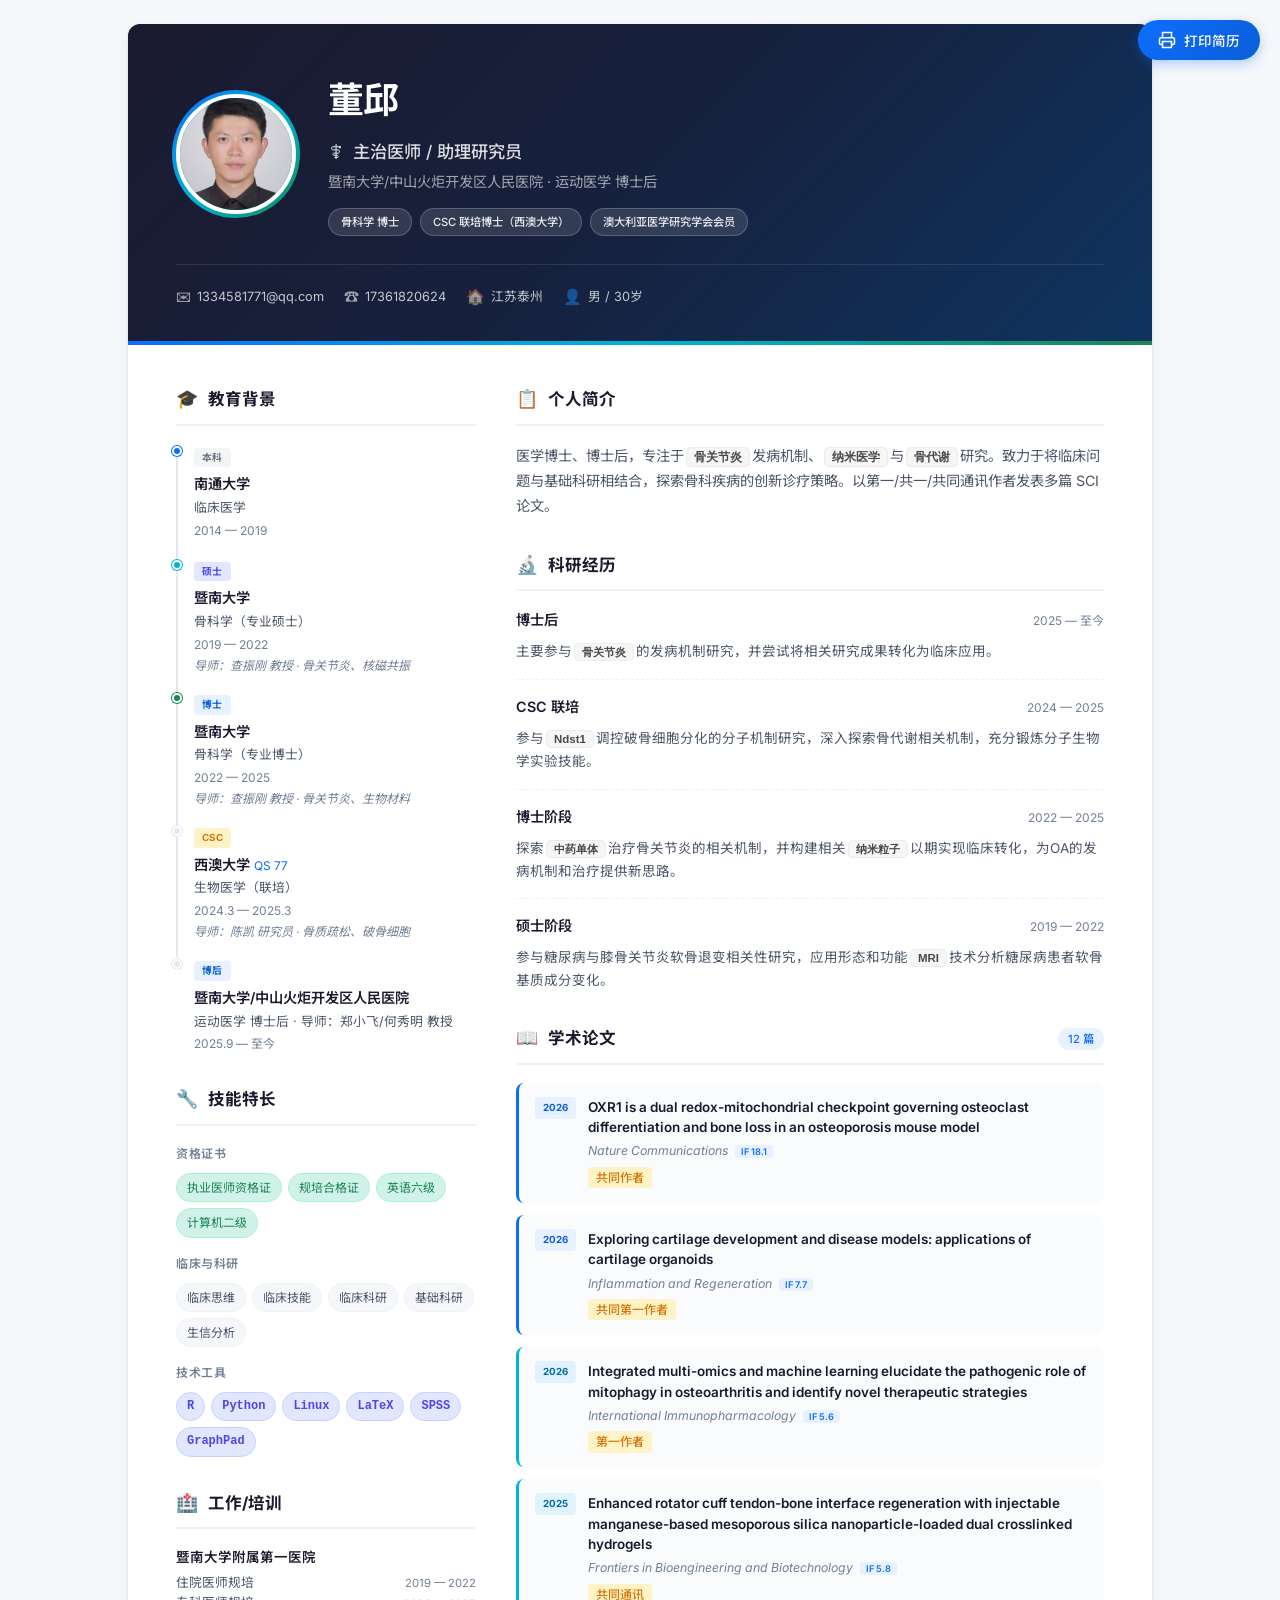
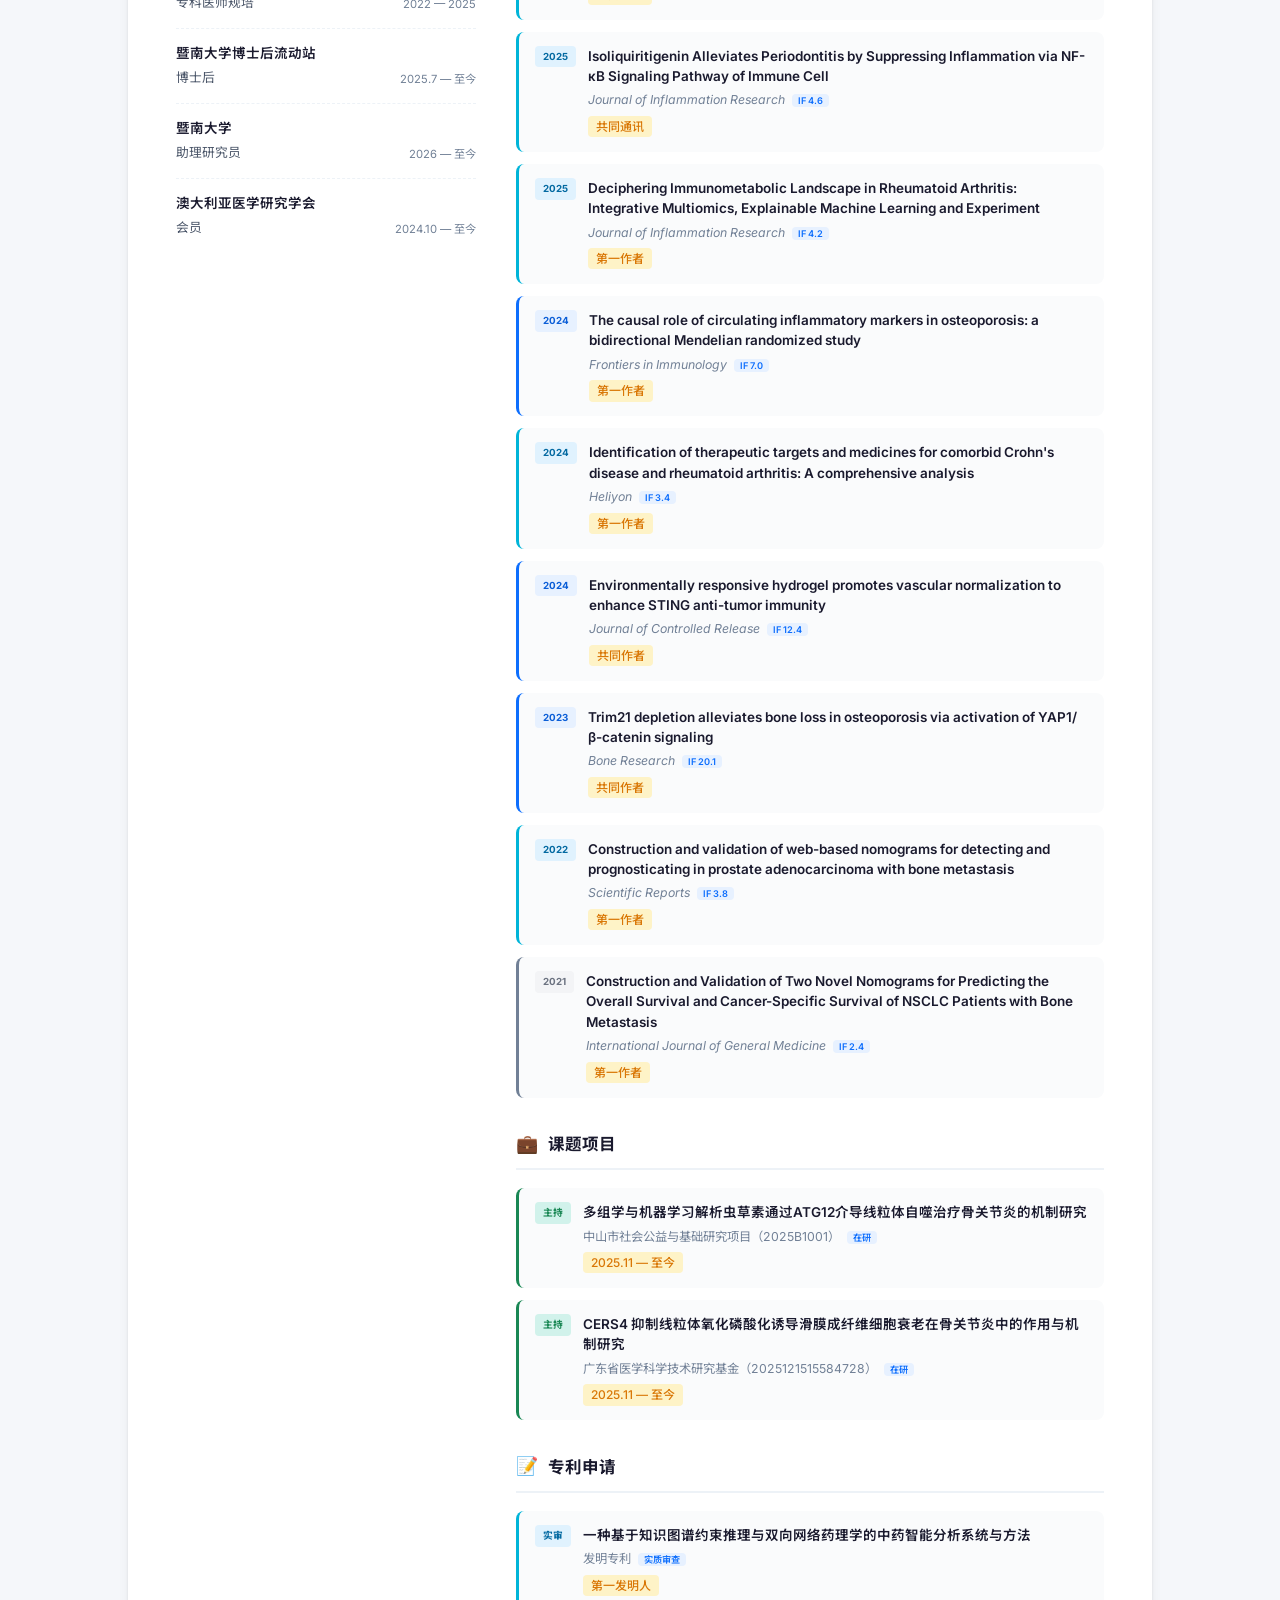
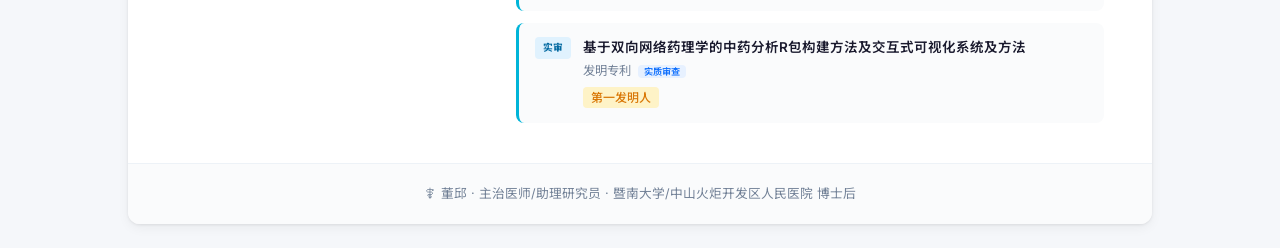
==== commit 556a6a6e: "fix: 教育背景按时间顺序排列（本科→硕士→博士→CSC联培→博后）" ====
--- a/index.html
+++ b/index.html
@@ -3,8 +3,8 @@
 <head>
 <meta charset="UTF-8">
 <meta name="viewport" content="width=device-width, initial-scale=1.0">
-<meta name="description" content="董邱 - 骨科医学博士研究生简历">
-<title>董邱 | 骨科医学博士 · 简历</title>
+<meta name="description" content="董邱 - 主治医师/助理研究员 · 暨南大学/中山火炬开发区人民医院 博士后 · 骨科学博士">
+<title>董邱 | 主治医师/助理研究员 · 博士后 · 简历</title>
 <link rel="preconnect" href="https://fonts.googleapis.com">
 <link href="https://fonts.googleapis.com/css2?family=Inter:wght@300;400;500;600;700&family=Noto+Sans+SC:wght@300;400;500;600;700&display=swap" rel="stylesheet">
 <link rel="stylesheet" href="assets/css/style.css">
@@ -58,9 +58,22 @@
         <!-- Left Column -->
         <aside class="resume-left">
 
-            <!-- Education Summary -->
+                        <!-- Education Summary -->
             <section class="section">
                 <h2 class="section-title"><span class="title-icon">&#x1F393;</span> 教育背景</h2>
+                <div class="edu-item">
+                    <div class="edu-badge bachelor">本科</div>
+                    <p class="edu-school">南通大学</p>
+                    <p class="edu-major">临床医学</p>
+                    <p class="edu-time">2014 — 2019</p>
+                </div>
+                <div class="edu-item">
+                    <div class="edu-badge master">硕士</div>
+                    <p class="edu-school">暨南大学</p>
+                    <p class="edu-major">骨科学（专业硕士）</p>
+                    <p class="edu-time">2019 — 2022</p>
+                    <p class="edu-advisor">导师：查振刚 教授 · 骨关节炎、核磁共振</p>
+                </div>
                 <div class="edu-item">
                     <div class="edu-badge phd">博士</div>
                     <p class="edu-school">暨南大学</p>
@@ -76,27 +89,14 @@
                     <p class="edu-advisor">导师：陈凯 研究员 · 骨质疏松、破骨细胞</p>
                 </div>
                 <div class="edu-item">
-                    <div class="edu-badge master">硕士</div>
-                    <p class="edu-school">暨南大学</p>
-                    <p class="edu-major">骨科学（专业硕士）</p>
-                    <p class="edu-time">2019 — 2022</p>
-                    <p class="edu-advisor">导师：查振刚 教授 · 骨关节炎、核磁共振</p>
-                </div>
-                <div class="edu-item">
                     <div class="edu-badge phd">博后</div>
                     <p class="edu-school">暨南大学/中山火炬开发区人民医院</p>
                     <p class="edu-major">运动医学 博士后 · 导师：郑小飞/何秀明 教授</p>
                     <p class="edu-time">2025.9 — 至今</p>
                 </div>
-                <div class="edu-item">
-                    <div class="edu-badge bachelor">本科</div>
-                    <p class="edu-school">南通大学</p>
-                    <p class="edu-major">临床医学</p>
-                    <p class="edu-time">2014 — 2019</p>
-                </div>
-            </section>
-
-            <!-- Skills -->
+            </section>
+
+<!-- Skills -->
             <section class="section">
                 <h2 class="section-title"><span class="title-icon">&#x1F527;</span> 技能特长</h2>
                 <div class="skill-group">
